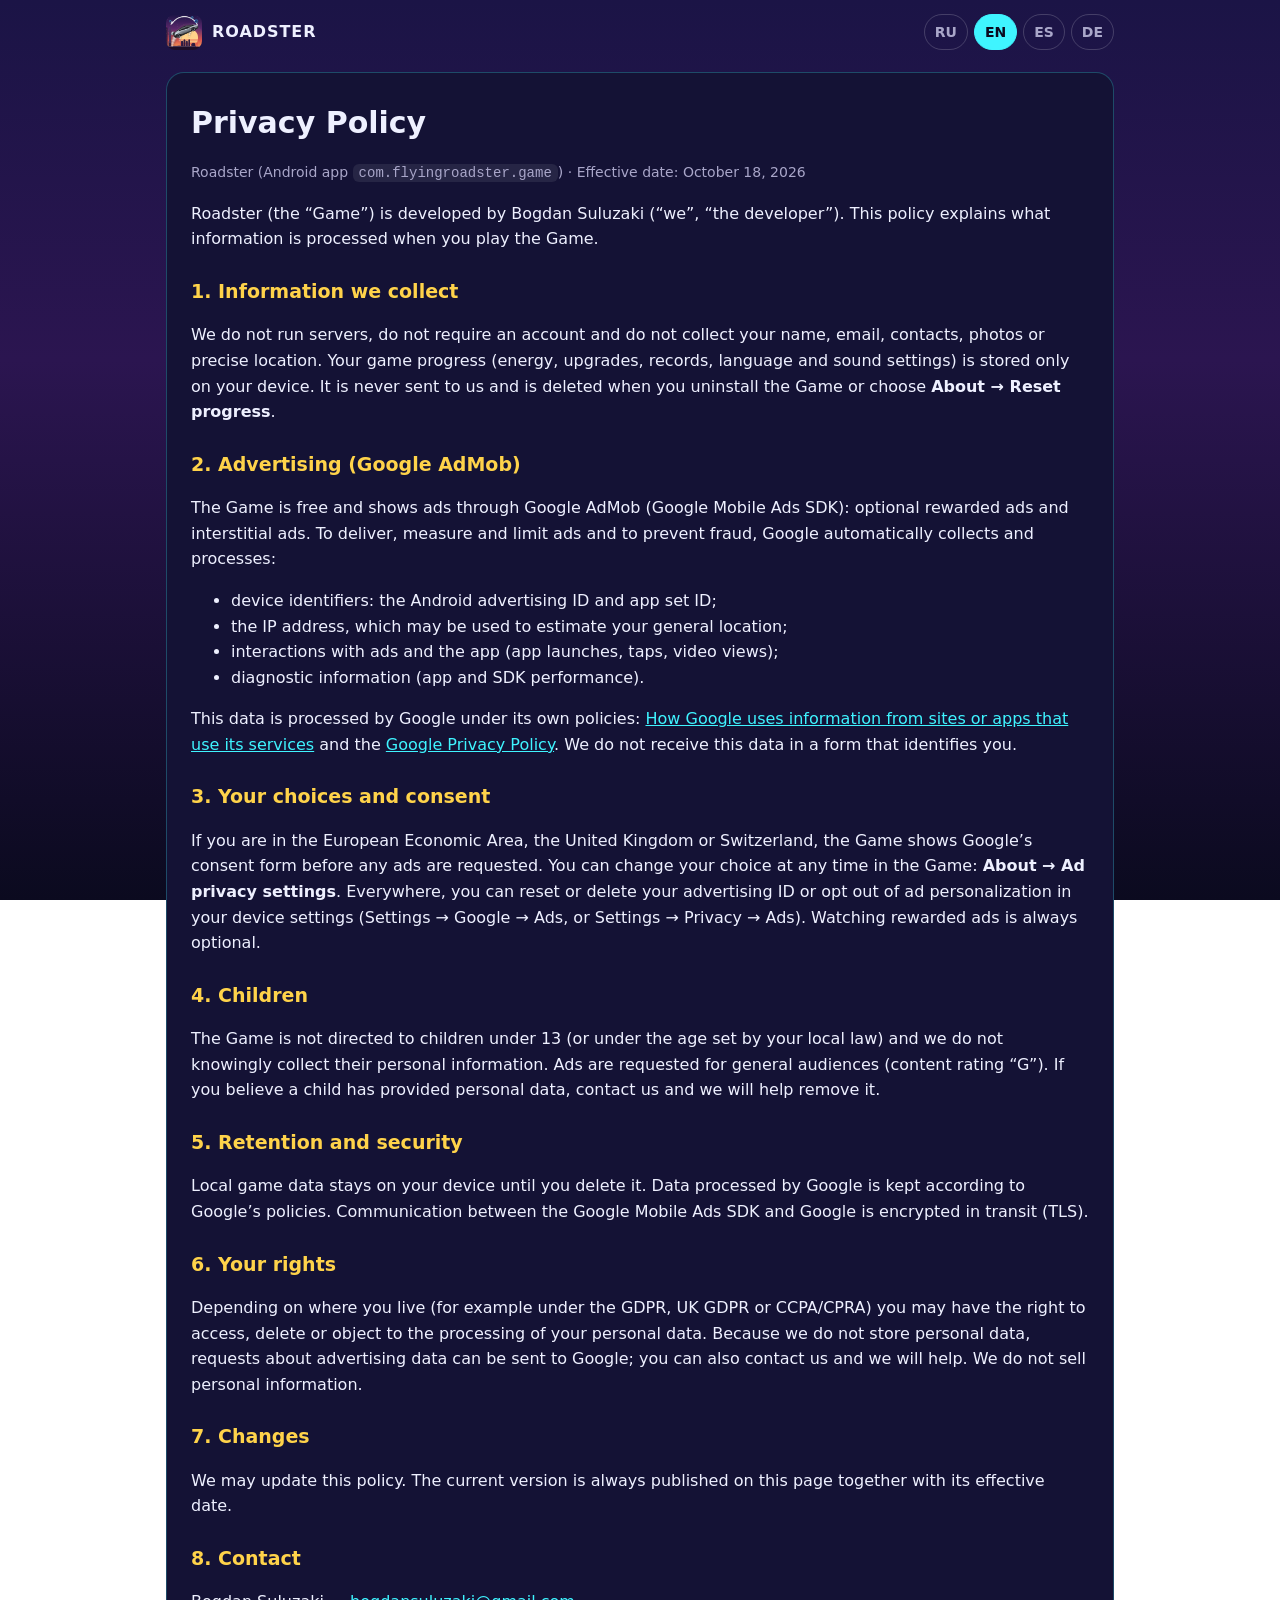
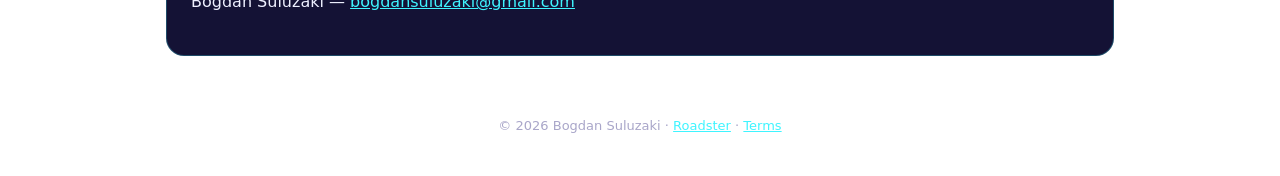
==== privacy.html @ 847e6855 "Roadster website: landing page, privacy policy, terms of use, app-ads.txt Co-Authored-By: Claude Opu" ====
<!doctype html>
<html lang="en">
<head>
<meta charset="utf-8">
<meta name="viewport" content="width=device-width, initial-scale=1">
<title>Privacy Policy — Roadster</title>
<link rel="icon" href="assets/icon_512.png">
<link rel="stylesheet" href="assets/style.css">
</head>
<body>
<header class="top">
  <a class="brand" href="index.html"><img src="assets/icon_512.png" alt="">ROADSTER</a>
  <nav class="langs"><a href="#ru">RU</a><a href="#en">EN</a><a href="#es">ES</a><a href="#de">DE</a></nav>
</header>
<main class="doc">

<section data-lang="en" lang="en">
<h1>Privacy Policy</h1>
<p class="meta">Roadster (Android app <code>com.flyingroadster.game</code>) · Effective date: October 18, 2026</p>
<p>Roadster (the “Game”) is developed by Bogdan Suluzaki (“we”, “the developer”). This policy explains what information is processed when you play the Game.</p>
<h2>1. Information we collect</h2>
<p>We do not run servers, do not require an account and do not collect your name, email, contacts, photos or precise location. Your game progress (energy, upgrades, records, language and sound settings) is stored only on your device. It is never sent to us and is deleted when you uninstall the Game or choose <b>About → Reset progress</b>.</p>
<h2>2. Advertising (Google AdMob)</h2>
<p>The Game is free and shows ads through Google AdMob (Google Mobile Ads SDK): optional rewarded ads and interstitial ads. To deliver, measure and limit ads and to prevent fraud, Google automatically collects and processes:</p>
<ul>
<li>device identifiers: the Android advertising ID and app set ID;</li>
<li>the IP address, which may be used to estimate your general location;</li>
<li>interactions with ads and the app (app launches, taps, video views);</li>
<li>diagnostic information (app and SDK performance).</li>
</ul>
<p>This data is processed by Google under its own policies: <a href="https://policies.google.com/technologies/partner-sites">How Google uses information from sites or apps that use its services</a> and the <a href="https://policies.google.com/privacy">Google Privacy Policy</a>. We do not receive this data in a form that identifies you.</p>
<h2>3. Your choices and consent</h2>
<p>If you are in the European Economic Area, the United Kingdom or Switzerland, the Game shows Google’s consent form before any ads are requested. You can change your choice at any time in the Game: <b>About → Ad privacy settings</b>. Everywhere, you can reset or delete your advertising ID or opt out of ad personalization in your device settings (Settings → Google → Ads, or Settings → Privacy → Ads). Watching rewarded ads is always optional.</p>
<h2>4. Children</h2>
<p>The Game is not directed to children under 13 (or under the age set by your local law) and we do not knowingly collect their personal information. Ads are requested for general audiences (content rating “G”). If you believe a child has provided personal data, contact us and we will help remove it.</p>
<h2>5. Retention and security</h2>
<p>Local game data stays on your device until you delete it. Data processed by Google is kept according to Google’s policies. Communication between the Google Mobile Ads SDK and Google is encrypted in transit (TLS).</p>
<h2>6. Your rights</h2>
<p>Depending on where you live (for example under the GDPR, UK GDPR or CCPA/CPRA) you may have the right to access, delete or object to the processing of your personal data. Because we do not store personal data, requests about advertising data can be sent to Google; you can also contact us and we will help. We do not sell personal information.</p>
<h2>7. Changes</h2>
<p>We may update this policy. The current version is always published on this page together with its effective date.</p>
<h2>8. Contact</h2>
<p>Bogdan Suluzaki — <a href="mailto:bogdansuluzaki@gmail.com">bogdansuluzaki@gmail.com</a></p>
</section>

<section data-lang="ru" lang="ru">
<h1>Политика конфиденциальности</h1>
<p class="meta">Roadster (Android-приложение <code>com.flyingroadster.game</code>) · Дата вступления в силу: 18 октября 2026 г.</p>
<p>Игра Roadster («Игра») разработана Богданом Сулузаки («мы», «разработчик»). Эта политика объясняет, какая информация обрабатывается, когда вы играете.</p>
<h2>1. Какие данные мы собираем</h2>
<p>У нас нет серверов, Игра не требует аккаунта и не собирает ваше имя, email, контакты, фото или точное местоположение. Прогресс (энергия, улучшения, рекорды, язык и настройки звука) хранится только на вашем устройстве. Он никогда не отправляется нам и удаляется при удалении Игры или через <b>О игре → Сбросить прогресс</b>.</p>
<h2>2. Реклама (Google AdMob)</h2>
<p>Игра бесплатная и показывает рекламу через Google AdMob (Google Mobile Ads SDK): необязательную рекламу за награду и межстраничную рекламу. Чтобы показывать и учитывать рекламу и бороться с мошенничеством, Google автоматически собирает и обрабатывает:</p>
<ul>
<li>идентификаторы устройства: рекламный идентификатор Android и app set ID;</li>
<li>IP-адрес, по которому может определяться примерное местоположение;</li>
<li>взаимодействия с рекламой и приложением (запуски, нажатия, просмотры видео);</li>
<li>диагностические данные (производительность приложения и SDK).</li>
</ul>
<p>Эти данные обрабатывает Google по своим правилам: <a href="https://policies.google.com/technologies/partner-sites?hl=ru">как Google использует данные сайтов и приложений партнёров</a> и <a href="https://policies.google.com/privacy?hl=ru">Политика конфиденциальности Google</a>. Мы не получаем эти данные в виде, позволяющем вас идентифицировать.</p>
<h2>3. Ваш выбор и согласие</h2>
<p>Если вы находитесь в Европейской экономической зоне, Великобритании или Швейцарии, до запроса рекламы Игра показывает форму согласия Google. Изменить выбор можно в любой момент: <b>О игре → Настройки рекламы</b>. В любой стране можно сбросить или удалить рекламный идентификатор и отключить персонализацию рекламы в настройках устройства (Настройки → Google → Реклама или Настройки → Конфиденциальность → Реклама). Просмотр рекламы за награду всегда добровольный.</p>
<h2>4. Дети</h2>
<p>Игра не предназначена для детей младше 13 лет (или возраста, установленного местным законом), и мы сознательно не собираем их персональные данные. Реклама запрашивается для широкой аудитории (рейтинг контента «G»). Если вы считаете, что ребёнок передал персональные данные, напишите нам, и мы поможем их удалить.</p>
<h2>5. Хранение и защита</h2>
<p>Данные игры хранятся на устройстве, пока вы их не удалите. Данные, которые обрабатывает Google, хранятся по правилам Google. Связь Google Mobile Ads SDK с Google шифруется (TLS).</p>
<h2>6. Ваши права</h2>
<p>В зависимости от страны проживания (например, по GDPR, UK GDPR, CCPA/CPRA) у вас могут быть права на доступ к своим данным, их удаление и возражение против обработки. Поскольку мы не храним персональные данные, запросы о рекламных данных можно направить в Google, а также написать нам, и мы поможем. Мы не продаём персональные данные.</p>
<h2>7. Изменения</h2>
<p>Мы можем обновлять эту политику. Актуальная версия с датой вступления в силу всегда опубликована на этой странице.</p>
<h2>8. Контакты</h2>
<p>Богдан Сулузаки — <a href="mailto:bogdansuluzaki@gmail.com">bogdansuluzaki@gmail.com</a></p>
</section>

<section data-lang="es" lang="es">
<h1>Política de privacidad</h1>
<p class="meta">Roadster (app de Android <code>com.flyingroadster.game</code>) · Fecha de entrada en vigor: 18 de octubre de 2026</p>
<p>Roadster (el «Juego») ha sido desarrollado por Bogdan Suluzaki («nosotros», «el desarrollador»). Esta política explica qué información se trata cuando juegas.</p>
<h2>1. Información que recopilamos</h2>
<p>No tenemos servidores, no pedimos cuenta y no recopilamos tu nombre, correo, contactos, fotos ni ubicación precisa. Tu progreso (energía, mejoras, récords, idioma y sonido) se guarda solo en tu dispositivo. Nunca se nos envía y se borra al desinstalar el Juego o con <b>Acerca de → Borrar progreso</b>.</p>
<h2>2. Publicidad (Google AdMob)</h2>
<p>El Juego es gratuito y muestra anuncios mediante Google AdMob (Google Mobile Ads SDK): anuncios con recompensa opcionales y anuncios intersticiales. Para mostrar, medir y limitar los anuncios y prevenir el fraude, Google recopila y trata automáticamente:</p>
<ul>
<li>identificadores del dispositivo: el ID de publicidad de Android y el app set ID;</li>
<li>la dirección IP, que puede usarse para estimar tu ubicación aproximada;</li>
<li>interacciones con los anuncios y la app (aperturas, toques, reproducciones de vídeo);</li>
<li>información de diagnóstico (rendimiento de la app y del SDK).</li>
</ul>
<p>Google trata estos datos según sus propias políticas: <a href="https://policies.google.com/technologies/partner-sites?hl=es">cómo usa Google la información de sitios o apps que utilizan sus servicios</a> y la <a href="https://policies.google.com/privacy?hl=es">Política de privacidad de Google</a>. No recibimos estos datos de forma que te identifique.</p>
<h2>3. Tus opciones y consentimiento</h2>
<p>Si estás en el Espacio Económico Europeo, el Reino Unido o Suiza, el Juego muestra el formulario de consentimiento de Google antes de solicitar anuncios. Puedes cambiar tu elección en cualquier momento en <b>Acerca de → Ajustes de privacidad de anuncios</b>. En cualquier país puedes restablecer o eliminar tu ID de publicidad o desactivar la personalización de anuncios en los ajustes del dispositivo (Ajustes → Google → Anuncios, o Ajustes → Privacidad → Anuncios). Ver anuncios con recompensa siempre es opcional.</p>
<h2>4. Menores</h2>
<p>El Juego no está dirigido a menores de 13 años (o de la edad que fije la ley local) y no recopilamos a sabiendas sus datos personales. Los anuncios se solicitan para todos los públicos (clasificación «G»). Si crees que un menor nos ha facilitado datos personales, contáctanos y te ayudaremos a eliminarlos.</p>
<h2>5. Conservación y seguridad</h2>
<p>Los datos del juego permanecen en tu dispositivo hasta que los borres. Los datos que trata Google se conservan según sus políticas. La comunicación del Google Mobile Ads SDK con Google está cifrada en tránsito (TLS).</p>
<h2>6. Tus derechos</h2>
<p>Según donde vivas (por ejemplo, RGPD, UK GDPR o CCPA/CPRA), puedes tener derecho a acceder a tus datos, eliminarlos u oponerte a su tratamiento. Como no almacenamos datos personales, las solicitudes sobre datos publicitarios pueden dirigirse a Google; también puedes escribirnos y te ayudaremos. No vendemos datos personales.</p>
<h2>7. Cambios</h2>
<p>Podemos actualizar esta política. La versión vigente, con su fecha de entrada en vigor, siempre está publicada en esta página.</p>
<h2>8. Contacto</h2>
<p>Bogdan Suluzaki — <a href="mailto:bogdansuluzaki@gmail.com">bogdansuluzaki@gmail.com</a></p>
</section>

<section data-lang="de" lang="de">
<h1>Datenschutzerklärung</h1>
<p class="meta">Roadster (Android-App <code>com.flyingroadster.game</code>) · Gültig ab: 18. Oktober 2026</p>
<p>Roadster (das „Spiel“) wird von Bogdan Suluzaki („wir“, „der Entwickler“) entwickelt. Diese Erklärung beschreibt, welche Informationen verarbeitet werden, wenn du spielst.</p>
<h2>1. Welche Daten wir erheben</h2>
<p>Wir betreiben keine Server, verlangen kein Konto und erheben weder Namen, E-Mail, Kontakte, Fotos noch genauen Standort. Dein Spielfortschritt (Energie, Upgrades, Rekorde, Sprache und Ton) wird nur auf deinem Gerät gespeichert. Er wird nie an uns gesendet und beim Deinstallieren oder über <b>Über das Spiel → Fortschritt löschen</b> gelöscht.</p>
<h2>2. Werbung (Google AdMob)</h2>
<p>Das Spiel ist kostenlos und zeigt Werbung über Google AdMob (Google Mobile Ads SDK): optionale Werbung mit Belohnung sowie Interstitial-Werbung. Um Werbung auszuliefern, zu messen und zu begrenzen und Betrug zu verhindern, erhebt und verarbeitet Google automatisch:</p>
<ul>
<li>Gerätekennungen: die Android-Werbe-ID und die App-Set-ID;</li>
<li>die IP-Adresse, aus der dein ungefährer Standort geschätzt werden kann;</li>
<li>Interaktionen mit Werbung und App (App-Starts, Tipps, Videoaufrufe);</li>
<li>Diagnosedaten (Leistung der App und des SDK).</li>
</ul>
<p>Google verarbeitet diese Daten nach eigenen Richtlinien: <a href="https://policies.google.com/technologies/partner-sites?hl=de">Wie Google Daten von Websites und Apps von Partnern verwendet</a> und die <a href="https://policies.google.com/privacy?hl=de">Datenschutzerklärung von Google</a>. Wir erhalten diese Daten nicht in einer Form, die dich identifiziert.</p>
<h2>3. Deine Wahl und Einwilligung</h2>
<p>Wenn du dich im Europäischen Wirtschaftsraum, im Vereinigten Königreich oder in der Schweiz befindest, zeigt das Spiel vor jeder Werbeanfrage das Einwilligungsformular von Google. Du kannst deine Wahl jederzeit ändern: <b>Über das Spiel → Werbe-Datenschutz</b>. Überall kannst du deine Werbe-ID in den Geräteeinstellungen zurücksetzen oder löschen und personalisierte Werbung deaktivieren (Einstellungen → Google → Anzeigen oder Einstellungen → Datenschutz → Anzeigen). Werbung mit Belohnung ist immer freiwillig.</p>
<h2>4. Kinder</h2>
<p>Das Spiel richtet sich nicht an Kinder unter 13 Jahren (bzw. unter dem nach lokalem Recht festgelegten Alter), und wir erheben wissentlich keine personenbezogenen Daten von ihnen. Werbung wird für ein allgemeines Publikum angefordert (Einstufung „G“). Wenn du glaubst, dass ein Kind uns personenbezogene Daten übermittelt hat, kontaktiere uns, und wir helfen beim Löschen.</p>
<h2>5. Speicherdauer und Sicherheit</h2>
<p>Spieldaten bleiben auf deinem Gerät, bis du sie löschst. Von Google verarbeitete Daten werden gemäß den Richtlinien von Google gespeichert. Die Kommunikation des Google Mobile Ads SDK mit Google ist verschlüsselt (TLS).</p>
<h2>6. Deine Rechte</h2>
<p>Je nach Wohnort (z. B. nach DSGVO, UK GDPR oder CCPA/CPRA) hast du ggf. das Recht auf Auskunft, Löschung und Widerspruch gegen die Verarbeitung deiner Daten. Da wir keine personenbezogenen Daten speichern, können Anfragen zu Werbedaten an Google gerichtet werden; du kannst dich auch an uns wenden, wir helfen gern. Wir verkaufen keine personenbezogenen Daten.</p>
<h2>7. Änderungen</h2>
<p>Wir können diese Erklärung aktualisieren. Die aktuelle Fassung ist mit ihrem Gültigkeitsdatum immer auf dieser Seite veröffentlicht.</p>
<h2>8. Kontakt</h2>
<p>Bogdan Suluzaki — <a href="mailto:bogdansuluzaki@gmail.com">bogdansuluzaki@gmail.com</a></p>
</section>

</main>
<footer class="foot">© 2026 Bogdan Suluzaki · <a href="index.html">Roadster</a> · <a href="terms.html">Terms</a></footer>
<script src="assets/lang.js"></script>
</body>
</html>
---- assets/style.css ----
:root {
  --bg: #0b0a1f;
  --panel: #141235;
  --ink: #eef0ff;
  --muted: #a9a6c9;
  --cyan: #3ff4ff;
  --gold: #ffd34a;
  --pink: #ff4fa8;
}
* { box-sizing: border-box; }
[hidden] { display: none !important; }
html { -webkit-text-size-adjust: 100%; }
body {
  margin: 0;
  background: linear-gradient(180deg, #1b1446 0%, #2b1550 40%, var(--bg) 100%) fixed;
  color: var(--ink);
  font: 16px/1.6 system-ui, -apple-system, "Segoe UI", Roboto, Arial, sans-serif;
}
a { color: var(--cyan); }
code { background: rgba(255,255,255,.08); padding: 1px 6px; border-radius: 6px; }
.top {
  display: flex; align-items: center; justify-content: space-between; gap: 12px;
  padding: 14px 16px; max-width: 980px; margin: 0 auto;
}
.brand { display: flex; align-items: center; gap: 10px; color: var(--ink); text-decoration: none; font-weight: 800; letter-spacing: .06em; }
.brand img { width: 36px; height: 36px; border-radius: 9px; }
.langs { display: flex; gap: 6px; }
.langs a {
  color: var(--muted); text-decoration: none; font-weight: 700; font-size: 14px;
  padding: 6px 10px; border-radius: 999px; border: 1px solid rgba(255,255,255,.18);
}
.langs a.on { color: #0b0a1f; background: var(--cyan); border-color: var(--cyan); }
.doc, .land { max-width: 980px; margin: 0 auto; padding: 8px 16px 40px; }
.doc section { background: var(--panel); border: 1px solid rgba(63,244,255,.25); border-radius: 18px; padding: 8px 24px 24px; }
.doc h1 { font-size: 30px; margin: 18px 0 4px; }
.doc h2 { font-size: 19px; margin: 24px 0 6px; color: var(--gold); }
.meta { color: var(--muted); font-size: 14px; }
.hero { display: flex; align-items: center; gap: 24px; margin: 18px 0 22px; flex-wrap: wrap; }
.hero-icon { width: 160px; height: 160px; border-radius: 34px; box-shadow: 0 12px 40px rgba(0,0,0,.5); }
.hero h1 { font-size: 56px; letter-spacing: .06em; margin: 0; line-height: 1; }
.tag { font-size: 22px; color: var(--gold); font-weight: 800; margin: 6px 0; text-transform: uppercase; }
.badge { display: inline-block; color: var(--muted); border: 1px solid rgba(255,255,255,.18); border-radius: 999px; padding: 4px 12px; margin: 4px 0; }
.trailer { width: 100%; border-radius: 18px; border: 3px solid var(--cyan); background: #000; aspect-ratio: 16 / 9; }
.about { font-size: 17px; }
.about li { margin: 2px 0; }
.shots { display: grid; grid-template-columns: repeat(auto-fit, minmax(260px, 1fr)); gap: 12px; margin: 20px 0; }
.shots img { width: 100%; border-radius: 14px; display: block; }
.links { display: flex; flex-wrap: wrap; gap: 10px; margin: 20px 0; }
.links a {
  text-decoration: none; font-weight: 700; padding: 10px 16px; border-radius: 12px;
  background: var(--panel); border: 1px solid rgba(63,244,255,.35);
}
.disc { color: var(--muted); font-size: 13px; }
.foot { text-align: center; color: var(--muted); font-size: 13px; padding: 20px 16px 40px; }
@media (max-width: 520px) {
  .hero h1 { font-size: 40px; }
  .hero-icon { width: 110px; height: 110px; border-radius: 24px; }
  .doc section { padding: 4px 16px 18px; }
}
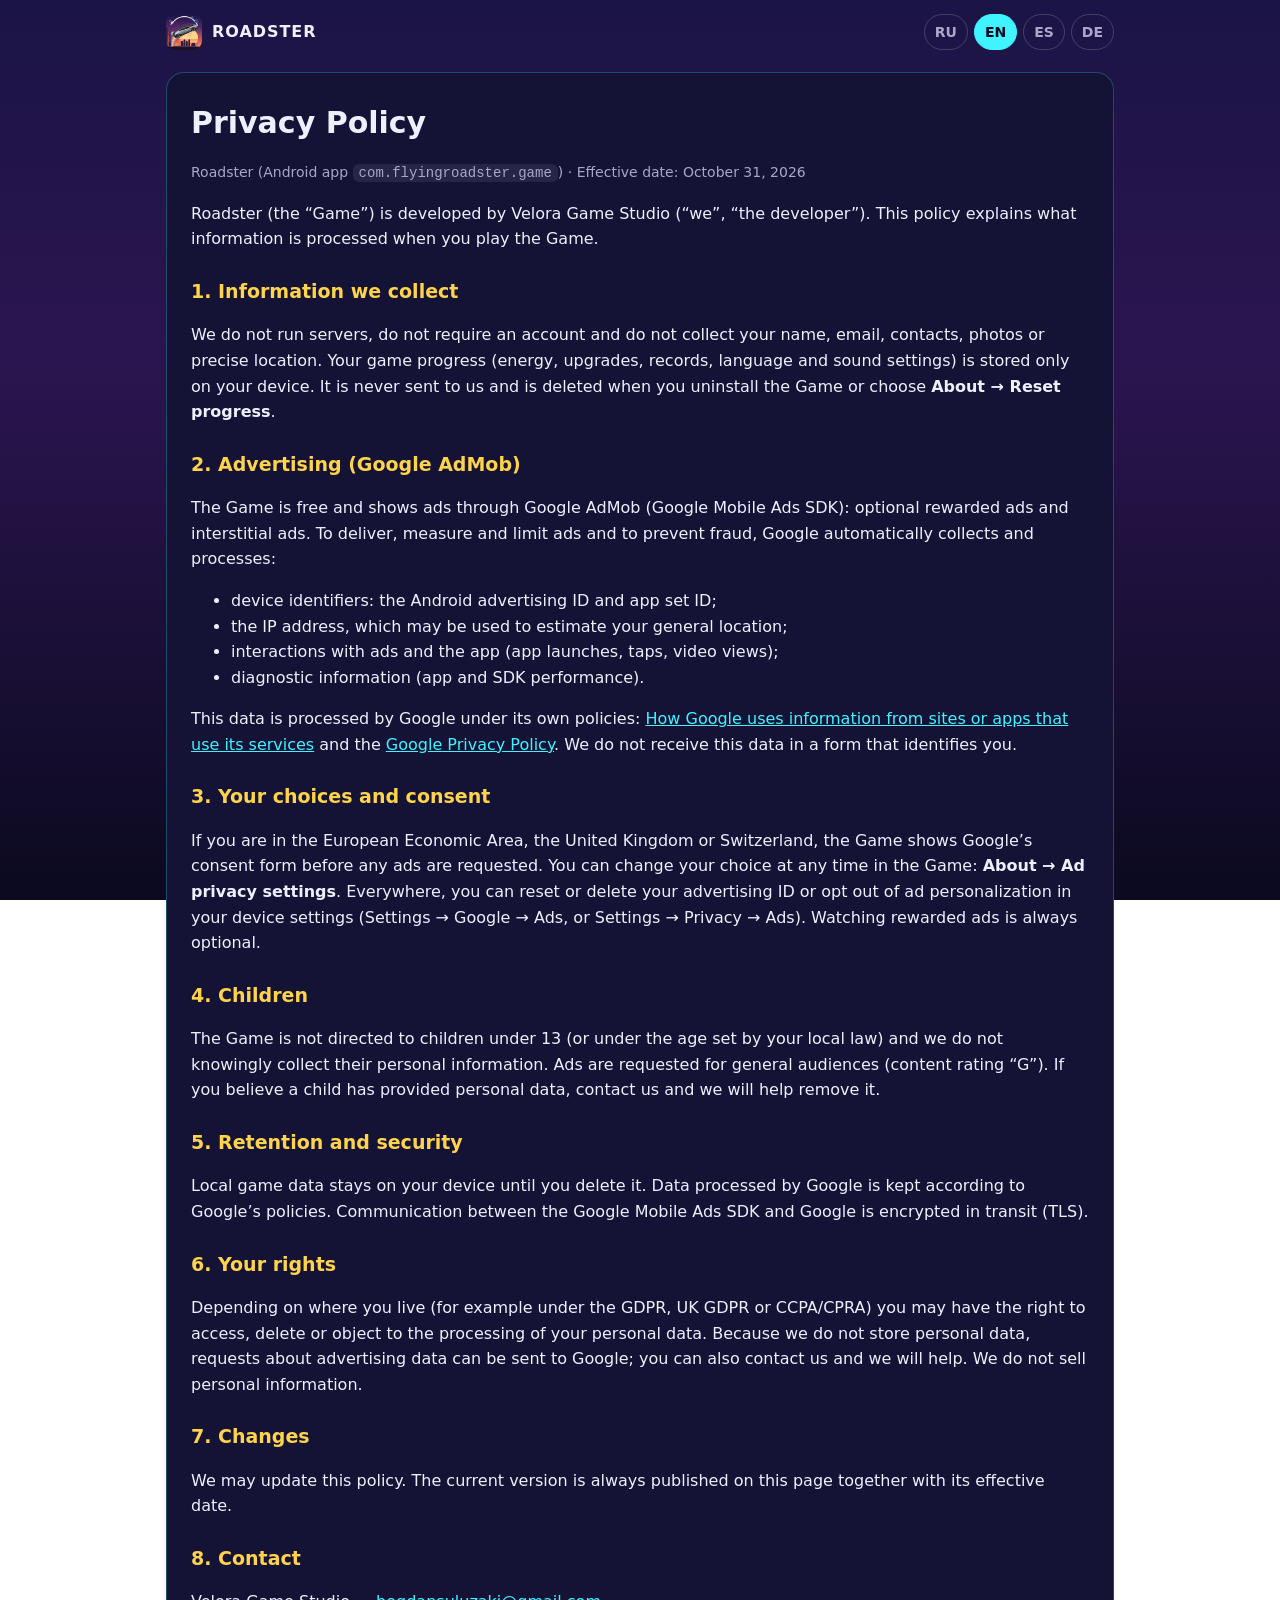
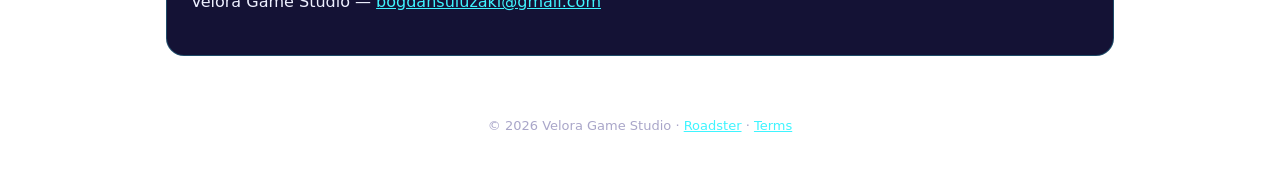
==== commit cb34f880: "Developer name: Velora Game Studio Co-Authored-By: Claude Opus 5.5 <noreply@anthropic.com>" ====
--- a/privacy.html
+++ b/privacy.html
@@ -1,137 +1,137 @@
-<!doctype html>
-<html lang="en">
-<head>
-<meta charset="utf-8">
-<meta name="viewport" content="width=device-width, initial-scale=1">
-<title>Privacy Policy — Roadster</title>
-<link rel="icon" href="assets/icon_512.png">
-<link rel="stylesheet" href="assets/style.css">
-</head>
-<body>
-<header class="top">
-  <a class="brand" href="index.html"><img src="assets/icon_512.png" alt="">ROADSTER</a>
-  <nav class="langs"><a href="#ru">RU</a><a href="#en">EN</a><a href="#es">ES</a><a href="#de">DE</a></nav>
-</header>
-<main class="doc">
-
-<section data-lang="en" lang="en">
-<h1>Privacy Policy</h1>
-<p class="meta">Roadster (Android app <code>com.flyingroadster.game</code>) · Effective date: October 18, 2026</p>
-<p>Roadster (the “Game”) is developed by Bogdan Suluzaki (“we”, “the developer”). This policy explains what information is processed when you play the Game.</p>
-<h2>1. Information we collect</h2>
-<p>We do not run servers, do not require an account and do not collect your name, email, contacts, photos or precise location. Your game progress (energy, upgrades, records, language and sound settings) is stored only on your device. It is never sent to us and is deleted when you uninstall the Game or choose <b>About → Reset progress</b>.</p>
-<h2>2. Advertising (Google AdMob)</h2>
-<p>The Game is free and shows ads through Google AdMob (Google Mobile Ads SDK): optional rewarded ads and interstitial ads. To deliver, measure and limit ads and to prevent fraud, Google automatically collects and processes:</p>
-<ul>
-<li>device identifiers: the Android advertising ID and app set ID;</li>
-<li>the IP address, which may be used to estimate your general location;</li>
-<li>interactions with ads and the app (app launches, taps, video views);</li>
-<li>diagnostic information (app and SDK performance).</li>
-</ul>
-<p>This data is processed by Google under its own policies: <a href="https://policies.google.com/technologies/partner-sites">How Google uses information from sites or apps that use its services</a> and the <a href="https://policies.google.com/privacy">Google Privacy Policy</a>. We do not receive this data in a form that identifies you.</p>
-<h2>3. Your choices and consent</h2>
-<p>If you are in the European Economic Area, the United Kingdom or Switzerland, the Game shows Google’s consent form before any ads are requested. You can change your choice at any time in the Game: <b>About → Ad privacy settings</b>. Everywhere, you can reset or delete your advertising ID or opt out of ad personalization in your device settings (Settings → Google → Ads, or Settings → Privacy → Ads). Watching rewarded ads is always optional.</p>
-<h2>4. Children</h2>
-<p>The Game is not directed to children under 13 (or under the age set by your local law) and we do not knowingly collect their personal information. Ads are requested for general audiences (content rating “G”). If you believe a child has provided personal data, contact us and we will help remove it.</p>
-<h2>5. Retention and security</h2>
-<p>Local game data stays on your device until you delete it. Data processed by Google is kept according to Google’s policies. Communication between the Google Mobile Ads SDK and Google is encrypted in transit (TLS).</p>
-<h2>6. Your rights</h2>
-<p>Depending on where you live (for example under the GDPR, UK GDPR or CCPA/CPRA) you may have the right to access, delete or object to the processing of your personal data. Because we do not store personal data, requests about advertising data can be sent to Google; you can also contact us and we will help. We do not sell personal information.</p>
-<h2>7. Changes</h2>
-<p>We may update this policy. The current version is always published on this page together with its effective date.</p>
-<h2>8. Contact</h2>
-<p>Bogdan Suluzaki — <a href="mailto:bogdansuluzaki@gmail.com">bogdansuluzaki@gmail.com</a></p>
-</section>
-
-<section data-lang="ru" lang="ru">
-<h1>Политика конфиденциальности</h1>
-<p class="meta">Roadster (Android-приложение <code>com.flyingroadster.game</code>) · Дата вступления в силу: 18 октября 2026 г.</p>
-<p>Игра Roadster («Игра») разработана Богданом Сулузаки («мы», «разработчик»). Эта политика объясняет, какая информация обрабатывается, когда вы играете.</p>
-<h2>1. Какие данные мы собираем</h2>
-<p>У нас нет серверов, Игра не требует аккаунта и не собирает ваше имя, email, контакты, фото или точное местоположение. Прогресс (энергия, улучшения, рекорды, язык и настройки звука) хранится только на вашем устройстве. Он никогда не отправляется нам и удаляется при удалении Игры или через <b>О игре → Сбросить прогресс</b>.</p>
-<h2>2. Реклама (Google AdMob)</h2>
-<p>Игра бесплатная и показывает рекламу через Google AdMob (Google Mobile Ads SDK): необязательную рекламу за награду и межстраничную рекламу. Чтобы показывать и учитывать рекламу и бороться с мошенничеством, Google автоматически собирает и обрабатывает:</p>
-<ul>
-<li>идентификаторы устройства: рекламный идентификатор Android и app set ID;</li>
-<li>IP-адрес, по которому может определяться примерное местоположение;</li>
-<li>взаимодействия с рекламой и приложением (запуски, нажатия, просмотры видео);</li>
-<li>диагностические данные (производительность приложения и SDK).</li>
-</ul>
-<p>Эти данные обрабатывает Google по своим правилам: <a href="https://policies.google.com/technologies/partner-sites?hl=ru">как Google использует данные сайтов и приложений партнёров</a> и <a href="https://policies.google.com/privacy?hl=ru">Политика конфиденциальности Google</a>. Мы не получаем эти данные в виде, позволяющем вас идентифицировать.</p>
-<h2>3. Ваш выбор и согласие</h2>
-<p>Если вы находитесь в Европейской экономической зоне, Великобритании или Швейцарии, до запроса рекламы Игра показывает форму согласия Google. Изменить выбор можно в любой момент: <b>О игре → Настройки рекламы</b>. В любой стране можно сбросить или удалить рекламный идентификатор и отключить персонализацию рекламы в настройках устройства (Настройки → Google → Реклама или Настройки → Конфиденциальность → Реклама). Просмотр рекламы за награду всегда добровольный.</p>
-<h2>4. Дети</h2>
-<p>Игра не предназначена для детей младше 13 лет (или возраста, установленного местным законом), и мы сознательно не собираем их персональные данные. Реклама запрашивается для широкой аудитории (рейтинг контента «G»). Если вы считаете, что ребёнок передал персональные данные, напишите нам, и мы поможем их удалить.</p>
-<h2>5. Хранение и защита</h2>
-<p>Данные игры хранятся на устройстве, пока вы их не удалите. Данные, которые обрабатывает Google, хранятся по правилам Google. Связь Google Mobile Ads SDK с Google шифруется (TLS).</p>
-<h2>6. Ваши права</h2>
-<p>В зависимости от страны проживания (например, по GDPR, UK GDPR, CCPA/CPRA) у вас могут быть права на доступ к своим данным, их удаление и возражение против обработки. Поскольку мы не храним персональные данные, запросы о рекламных данных можно направить в Google, а также написать нам, и мы поможем. Мы не продаём персональные данные.</p>
-<h2>7. Изменения</h2>
-<p>Мы можем обновлять эту политику. Актуальная версия с датой вступления в силу всегда опубликована на этой странице.</p>
-<h2>8. Контакты</h2>
-<p>Богдан Сулузаки — <a href="mailto:bogdansuluzaki@gmail.com">bogdansuluzaki@gmail.com</a></p>
-</section>
-
-<section data-lang="es" lang="es">
-<h1>Política de privacidad</h1>
-<p class="meta">Roadster (app de Android <code>com.flyingroadster.game</code>) · Fecha de entrada en vigor: 18 de octubre de 2026</p>
-<p>Roadster (el «Juego») ha sido desarrollado por Bogdan Suluzaki («nosotros», «el desarrollador»). Esta política explica qué información se trata cuando juegas.</p>
-<h2>1. Información que recopilamos</h2>
-<p>No tenemos servidores, no pedimos cuenta y no recopilamos tu nombre, correo, contactos, fotos ni ubicación precisa. Tu progreso (energía, mejoras, récords, idioma y sonido) se guarda solo en tu dispositivo. Nunca se nos envía y se borra al desinstalar el Juego o con <b>Acerca de → Borrar progreso</b>.</p>
-<h2>2. Publicidad (Google AdMob)</h2>
-<p>El Juego es gratuito y muestra anuncios mediante Google AdMob (Google Mobile Ads SDK): anuncios con recompensa opcionales y anuncios intersticiales. Para mostrar, medir y limitar los anuncios y prevenir el fraude, Google recopila y trata automáticamente:</p>
-<ul>
-<li>identificadores del dispositivo: el ID de publicidad de Android y el app set ID;</li>
-<li>la dirección IP, que puede usarse para estimar tu ubicación aproximada;</li>
-<li>interacciones con los anuncios y la app (aperturas, toques, reproducciones de vídeo);</li>
-<li>información de diagnóstico (rendimiento de la app y del SDK).</li>
-</ul>
-<p>Google trata estos datos según sus propias políticas: <a href="https://policies.google.com/technologies/partner-sites?hl=es">cómo usa Google la información de sitios o apps que utilizan sus servicios</a> y la <a href="https://policies.google.com/privacy?hl=es">Política de privacidad de Google</a>. No recibimos estos datos de forma que te identifique.</p>
-<h2>3. Tus opciones y consentimiento</h2>
-<p>Si estás en el Espacio Económico Europeo, el Reino Unido o Suiza, el Juego muestra el formulario de consentimiento de Google antes de solicitar anuncios. Puedes cambiar tu elección en cualquier momento en <b>Acerca de → Ajustes de privacidad de anuncios</b>. En cualquier país puedes restablecer o eliminar tu ID de publicidad o desactivar la personalización de anuncios en los ajustes del dispositivo (Ajustes → Google → Anuncios, o Ajustes → Privacidad → Anuncios). Ver anuncios con recompensa siempre es opcional.</p>
-<h2>4. Menores</h2>
-<p>El Juego no está dirigido a menores de 13 años (o de la edad que fije la ley local) y no recopilamos a sabiendas sus datos personales. Los anuncios se solicitan para todos los públicos (clasificación «G»). Si crees que un menor nos ha facilitado datos personales, contáctanos y te ayudaremos a eliminarlos.</p>
-<h2>5. Conservación y seguridad</h2>
-<p>Los datos del juego permanecen en tu dispositivo hasta que los borres. Los datos que trata Google se conservan según sus políticas. La comunicación del Google Mobile Ads SDK con Google está cifrada en tránsito (TLS).</p>
-<h2>6. Tus derechos</h2>
-<p>Según donde vivas (por ejemplo, RGPD, UK GDPR o CCPA/CPRA), puedes tener derecho a acceder a tus datos, eliminarlos u oponerte a su tratamiento. Como no almacenamos datos personales, las solicitudes sobre datos publicitarios pueden dirigirse a Google; también puedes escribirnos y te ayudaremos. No vendemos datos personales.</p>
-<h2>7. Cambios</h2>
-<p>Podemos actualizar esta política. La versión vigente, con su fecha de entrada en vigor, siempre está publicada en esta página.</p>
-<h2>8. Contacto</h2>
-<p>Bogdan Suluzaki — <a href="mailto:bogdansuluzaki@gmail.com">bogdansuluzaki@gmail.com</a></p>
-</section>
-
-<section data-lang="de" lang="de">
-<h1>Datenschutzerklärung</h1>
-<p class="meta">Roadster (Android-App <code>com.flyingroadster.game</code>) · Gültig ab: 18. Oktober 2026</p>
-<p>Roadster (das „Spiel“) wird von Bogdan Suluzaki („wir“, „der Entwickler“) entwickelt. Diese Erklärung beschreibt, welche Informationen verarbeitet werden, wenn du spielst.</p>
-<h2>1. Welche Daten wir erheben</h2>
-<p>Wir betreiben keine Server, verlangen kein Konto und erheben weder Namen, E-Mail, Kontakte, Fotos noch genauen Standort. Dein Spielfortschritt (Energie, Upgrades, Rekorde, Sprache und Ton) wird nur auf deinem Gerät gespeichert. Er wird nie an uns gesendet und beim Deinstallieren oder über <b>Über das Spiel → Fortschritt löschen</b> gelöscht.</p>
-<h2>2. Werbung (Google AdMob)</h2>
-<p>Das Spiel ist kostenlos und zeigt Werbung über Google AdMob (Google Mobile Ads SDK): optionale Werbung mit Belohnung sowie Interstitial-Werbung. Um Werbung auszuliefern, zu messen und zu begrenzen und Betrug zu verhindern, erhebt und verarbeitet Google automatisch:</p>
-<ul>
-<li>Gerätekennungen: die Android-Werbe-ID und die App-Set-ID;</li>
-<li>die IP-Adresse, aus der dein ungefährer Standort geschätzt werden kann;</li>
-<li>Interaktionen mit Werbung und App (App-Starts, Tipps, Videoaufrufe);</li>
-<li>Diagnosedaten (Leistung der App und des SDK).</li>
-</ul>
-<p>Google verarbeitet diese Daten nach eigenen Richtlinien: <a href="https://policies.google.com/technologies/partner-sites?hl=de">Wie Google Daten von Websites und Apps von Partnern verwendet</a> und die <a href="https://policies.google.com/privacy?hl=de">Datenschutzerklärung von Google</a>. Wir erhalten diese Daten nicht in einer Form, die dich identifiziert.</p>
-<h2>3. Deine Wahl und Einwilligung</h2>
-<p>Wenn du dich im Europäischen Wirtschaftsraum, im Vereinigten Königreich oder in der Schweiz befindest, zeigt das Spiel vor jeder Werbeanfrage das Einwilligungsformular von Google. Du kannst deine Wahl jederzeit ändern: <b>Über das Spiel → Werbe-Datenschutz</b>. Überall kannst du deine Werbe-ID in den Geräteeinstellungen zurücksetzen oder löschen und personalisierte Werbung deaktivieren (Einstellungen → Google → Anzeigen oder Einstellungen → Datenschutz → Anzeigen). Werbung mit Belohnung ist immer freiwillig.</p>
-<h2>4. Kinder</h2>
-<p>Das Spiel richtet sich nicht an Kinder unter 13 Jahren (bzw. unter dem nach lokalem Recht festgelegten Alter), und wir erheben wissentlich keine personenbezogenen Daten von ihnen. Werbung wird für ein allgemeines Publikum angefordert (Einstufung „G“). Wenn du glaubst, dass ein Kind uns personenbezogene Daten übermittelt hat, kontaktiere uns, und wir helfen beim Löschen.</p>
-<h2>5. Speicherdauer und Sicherheit</h2>
-<p>Spieldaten bleiben auf deinem Gerät, bis du sie löschst. Von Google verarbeitete Daten werden gemäß den Richtlinien von Google gespeichert. Die Kommunikation des Google Mobile Ads SDK mit Google ist verschlüsselt (TLS).</p>
-<h2>6. Deine Rechte</h2>
-<p>Je nach Wohnort (z. B. nach DSGVO, UK GDPR oder CCPA/CPRA) hast du ggf. das Recht auf Auskunft, Löschung und Widerspruch gegen die Verarbeitung deiner Daten. Da wir keine personenbezogenen Daten speichern, können Anfragen zu Werbedaten an Google gerichtet werden; du kannst dich auch an uns wenden, wir helfen gern. Wir verkaufen keine personenbezogenen Daten.</p>
-<h2>7. Änderungen</h2>
-<p>Wir können diese Erklärung aktualisieren. Die aktuelle Fassung ist mit ihrem Gültigkeitsdatum immer auf dieser Seite veröffentlicht.</p>
-<h2>8. Kontakt</h2>
-<p>Bogdan Suluzaki — <a href="mailto:bogdansuluzaki@gmail.com">bogdansuluzaki@gmail.com</a></p>
-</section>
-
-</main>
-<footer class="foot">© 2026 Bogdan Suluzaki · <a href="index.html">Roadster</a> · <a href="terms.html">Terms</a></footer>
-<script src="assets/lang.js"></script>
-</body>
-</html>
+<!doctype html>
+<html lang="en">
+<head>
+<meta charset="utf-8">
+<meta name="viewport" content="width=device-width, initial-scale=1">
+<title>Privacy Policy — Roadster</title>
+<link rel="icon" href="assets/icon_512.png">
+<link rel="stylesheet" href="assets/style.css">
+</head>
+<body>
+<header class="top">
+  <a class="brand" href="index.html"><img src="assets/icon_512.png" alt="">ROADSTER</a>
+  <nav class="langs"><a href="#ru">RU</a><a href="#en">EN</a><a href="#es">ES</a><a href="#de">DE</a></nav>
+</header>
+<main class="doc">
+
+<section data-lang="en" lang="en">
+<h1>Privacy Policy</h1>
+<p class="meta">Roadster (Android app <code>com.flyingroadster.game</code>) · Effective date: October 31, 2026</p>
+<p>Roadster (the “Game”) is developed by Velora Game Studio (“we”, “the developer”). This policy explains what information is processed when you play the Game.</p>
+<h2>1. Information we collect</h2>
+<p>We do not run servers, do not require an account and do not collect your name, email, contacts, photos or precise location. Your game progress (energy, upgrades, records, language and sound settings) is stored only on your device. It is never sent to us and is deleted when you uninstall the Game or choose <b>About → Reset progress</b>.</p>
+<h2>2. Advertising (Google AdMob)</h2>
+<p>The Game is free and shows ads through Google AdMob (Google Mobile Ads SDK): optional rewarded ads and interstitial ads. To deliver, measure and limit ads and to prevent fraud, Google automatically collects and processes:</p>
+<ul>
+<li>device identifiers: the Android advertising ID and app set ID;</li>
+<li>the IP address, which may be used to estimate your general location;</li>
+<li>interactions with ads and the app (app launches, taps, video views);</li>
+<li>diagnostic information (app and SDK performance).</li>
+</ul>
+<p>This data is processed by Google under its own policies: <a href="https://policies.google.com/technologies/partner-sites">How Google uses information from sites or apps that use its services</a> and the <a href="https://policies.google.com/privacy">Google Privacy Policy</a>. We do not receive this data in a form that identifies you.</p>
+<h2>3. Your choices and consent</h2>
+<p>If you are in the European Economic Area, the United Kingdom or Switzerland, the Game shows Google’s consent form before any ads are requested. You can change your choice at any time in the Game: <b>About → Ad privacy settings</b>. Everywhere, you can reset or delete your advertising ID or opt out of ad personalization in your device settings (Settings → Google → Ads, or Settings → Privacy → Ads). Watching rewarded ads is always optional.</p>
+<h2>4. Children</h2>
+<p>The Game is not directed to children under 13 (or under the age set by your local law) and we do not knowingly collect their personal information. Ads are requested for general audiences (content rating “G”). If you believe a child has provided personal data, contact us and we will help remove it.</p>
+<h2>5. Retention and security</h2>
+<p>Local game data stays on your device until you delete it. Data processed by Google is kept according to Google’s policies. Communication between the Google Mobile Ads SDK and Google is encrypted in transit (TLS).</p>
+<h2>6. Your rights</h2>
+<p>Depending on where you live (for example under the GDPR, UK GDPR or CCPA/CPRA) you may have the right to access, delete or object to the processing of your personal data. Because we do not store personal data, requests about advertising data can be sent to Google; you can also contact us and we will help. We do not sell personal information.</p>
+<h2>7. Changes</h2>
+<p>We may update this policy. The current version is always published on this page together with its effective date.</p>
+<h2>8. Contact</h2>
+<p>Velora Game Studio — <a href="mailto:bogdansuluzaki@gmail.com">bogdansuluzaki@gmail.com</a></p>
+</section>
+
+<section data-lang="ru" lang="ru">
+<h1>Политика конфиденциальности</h1>
+<p class="meta">Roadster (Android-приложение <code>com.flyingroadster.game</code>) · Дата вступления в силу: 31 октября 2026 г.</p>
+<p>Игра Roadster («Игра») разработана студией Velora Game Studio («мы», «разработчик»). Эта политика объясняет, какая информация обрабатывается, когда вы играете.</p>
+<h2>1. Какие данные мы собираем</h2>
+<p>У нас нет серверов, Игра не требует аккаунта и не собирает ваше имя, email, контакты, фото или точное местоположение. Прогресс (энергия, улучшения, рекорды, язык и настройки звука) хранится только на вашем устройстве. Он никогда не отправляется нам и удаляется при удалении Игры или через <b>О игре → Сбросить прогресс</b>.</p>
+<h2>2. Реклама (Google AdMob)</h2>
+<p>Игра бесплатная и показывает рекламу через Google AdMob (Google Mobile Ads SDK): необязательную рекламу за награду и межстраничную рекламу. Чтобы показывать и учитывать рекламу и бороться с мошенничеством, Google автоматически собирает и обрабатывает:</p>
+<ul>
+<li>идентификаторы устройства: рекламный идентификатор Android и app set ID;</li>
+<li>IP-адрес, по которому может определяться примерное местоположение;</li>
+<li>взаимодействия с рекламой и приложением (запуски, нажатия, просмотры видео);</li>
+<li>диагностические данные (производительность приложения и SDK).</li>
+</ul>
+<p>Эти данные обрабатывает Google по своим правилам: <a href="https://policies.google.com/technologies/partner-sites?hl=ru">как Google использует данные сайтов и приложений партнёров</a> и <a href="https://policies.google.com/privacy?hl=ru">Политика конфиденциальности Google</a>. Мы не получаем эти данные в виде, позволяющем вас идентифицировать.</p>
+<h2>3. Ваш выбор и согласие</h2>
+<p>Если вы находитесь в Европейской экономической зоне, Великобритании или Швейцарии, до запроса рекламы Игра показывает форму согласия Google. Изменить выбор можно в любой момент: <b>О игре → Настройки рекламы</b>. В любой стране можно сбросить или удалить рекламный идентификатор и отключить персонализацию рекламы в настройках устройства (Настройки → Google → Реклама или Настройки → Конфиденциальность → Реклама). Просмотр рекламы за награду всегда добровольный.</p>
+<h2>4. Дети</h2>
+<p>Игра не предназначена для детей младше 13 лет (или возраста, установленного местным законом), и мы сознательно не собираем их персональные данные. Реклама запрашивается для широкой аудитории (рейтинг контента «G»). Если вы считаете, что ребёнок передал персональные данные, напишите нам, и мы поможем их удалить.</p>
+<h2>5. Хранение и защита</h2>
+<p>Данные игры хранятся на устройстве, пока вы их не удалите. Данные, которые обрабатывает Google, хранятся по правилам Google. Связь Google Mobile Ads SDK с Google шифруется (TLS).</p>
+<h2>6. Ваши права</h2>
+<p>В зависимости от страны проживания (например, по GDPR, UK GDPR, CCPA/CPRA) у вас могут быть права на доступ к своим данным, их удаление и возражение против обработки. Поскольку мы не храним персональные данные, запросы о рекламных данных можно направить в Google, а также написать нам, и мы поможем. Мы не продаём персональные данные.</p>
+<h2>7. Изменения</h2>
+<p>Мы можем обновлять эту политику. Актуальная версия с датой вступления в силу всегда опубликована на этой странице.</p>
+<h2>8. Контакты</h2>
+<p>Velora Game Studio — <a href="mailto:bogdansuluzaki@gmail.com">bogdansuluzaki@gmail.com</a></p>
+</section>
+
+<section data-lang="es" lang="es">
+<h1>Política de privacidad</h1>
+<p class="meta">Roadster (app de Android <code>com.flyingroadster.game</code>) · Fecha de entrada en vigor: 31 de octubre de 2026</p>
+<p>Roadster (el «Juego») ha sido desarrollado por Velora Game Studio («nosotros», «el desarrollador»). Esta política explica qué información se trata cuando juegas.</p>
+<h2>1. Información que recopilamos</h2>
+<p>No tenemos servidores, no pedimos cuenta y no recopilamos tu nombre, correo, contactos, fotos ni ubicación precisa. Tu progreso (energía, mejoras, récords, idioma y sonido) se guarda solo en tu dispositivo. Nunca se nos envía y se borra al desinstalar el Juego o con <b>Acerca de → Borrar progreso</b>.</p>
+<h2>2. Publicidad (Google AdMob)</h2>
+<p>El Juego es gratuito y muestra anuncios mediante Google AdMob (Google Mobile Ads SDK): anuncios con recompensa opcionales y anuncios intersticiales. Para mostrar, medir y limitar los anuncios y prevenir el fraude, Google recopila y trata automáticamente:</p>
+<ul>
+<li>identificadores del dispositivo: el ID de publicidad de Android y el app set ID;</li>
+<li>la dirección IP, que puede usarse para estimar tu ubicación aproximada;</li>
+<li>interacciones con los anuncios y la app (aperturas, toques, reproducciones de vídeo);</li>
+<li>información de diagnóstico (rendimiento de la app y del SDK).</li>
+</ul>
+<p>Google trata estos datos según sus propias políticas: <a href="https://policies.google.com/technologies/partner-sites?hl=es">cómo usa Google la información de sitios o apps que utilizan sus servicios</a> y la <a href="https://policies.google.com/privacy?hl=es">Política de privacidad de Google</a>. No recibimos estos datos de forma que te identifique.</p>
+<h2>3. Tus opciones y consentimiento</h2>
+<p>Si estás en el Espacio Económico Europeo, el Reino Unido o Suiza, el Juego muestra el formulario de consentimiento de Google antes de solicitar anuncios. Puedes cambiar tu elección en cualquier momento en <b>Acerca de → Ajustes de privacidad de anuncios</b>. En cualquier país puedes restablecer o eliminar tu ID de publicidad o desactivar la personalización de anuncios en los ajustes del dispositivo (Ajustes → Google → Anuncios, o Ajustes → Privacidad → Anuncios). Ver anuncios con recompensa siempre es opcional.</p>
+<h2>4. Menores</h2>
+<p>El Juego no está dirigido a menores de 13 años (o de la edad que fije la ley local) y no recopilamos a sabiendas sus datos personales. Los anuncios se solicitan para todos los públicos (clasificación «G»). Si crees que un menor nos ha facilitado datos personales, contáctanos y te ayudaremos a eliminarlos.</p>
+<h2>5. Conservación y seguridad</h2>
+<p>Los datos del juego permanecen en tu dispositivo hasta que los borres. Los datos que trata Google se conservan según sus políticas. La comunicación del Google Mobile Ads SDK con Google está cifrada en tránsito (TLS).</p>
+<h2>6. Tus derechos</h2>
+<p>Según donde vivas (por ejemplo, RGPD, UK GDPR o CCPA/CPRA), puedes tener derecho a acceder a tus datos, eliminarlos u oponerte a su tratamiento. Como no almacenamos datos personales, las solicitudes sobre datos publicitarios pueden dirigirse a Google; también puedes escribirnos y te ayudaremos. No vendemos datos personales.</p>
+<h2>7. Cambios</h2>
+<p>Podemos actualizar esta política. La versión vigente, con su fecha de entrada en vigor, siempre está publicada en esta página.</p>
+<h2>8. Contacto</h2>
+<p>Velora Game Studio — <a href="mailto:bogdansuluzaki@gmail.com">bogdansuluzaki@gmail.com</a></p>
+</section>
+
+<section data-lang="de" lang="de">
+<h1>Datenschutzerklärung</h1>
+<p class="meta">Roadster (Android-App <code>com.flyingroadster.game</code>) · Gültig ab: 31. Oktober 2026</p>
+<p>Roadster (das „Spiel“) wird von Velora Game Studio („wir“, „der Entwickler“) entwickelt. Diese Erklärung beschreibt, welche Informationen verarbeitet werden, wenn du spielst.</p>
+<h2>1. Welche Daten wir erheben</h2>
+<p>Wir betreiben keine Server, verlangen kein Konto und erheben weder Namen, E-Mail, Kontakte, Fotos noch genauen Standort. Dein Spielfortschritt (Energie, Upgrades, Rekorde, Sprache und Ton) wird nur auf deinem Gerät gespeichert. Er wird nie an uns gesendet und beim Deinstallieren oder über <b>Über das Spiel → Fortschritt löschen</b> gelöscht.</p>
+<h2>2. Werbung (Google AdMob)</h2>
+<p>Das Spiel ist kostenlos und zeigt Werbung über Google AdMob (Google Mobile Ads SDK): optionale Werbung mit Belohnung sowie Interstitial-Werbung. Um Werbung auszuliefern, zu messen und zu begrenzen und Betrug zu verhindern, erhebt und verarbeitet Google automatisch:</p>
+<ul>
+<li>Gerätekennungen: die Android-Werbe-ID und die App-Set-ID;</li>
+<li>die IP-Adresse, aus der dein ungefährer Standort geschätzt werden kann;</li>
+<li>Interaktionen mit Werbung und App (App-Starts, Tipps, Videoaufrufe);</li>
+<li>Diagnosedaten (Leistung der App und des SDK).</li>
+</ul>
+<p>Google verarbeitet diese Daten nach eigenen Richtlinien: <a href="https://policies.google.com/technologies/partner-sites?hl=de">Wie Google Daten von Websites und Apps von Partnern verwendet</a> und die <a href="https://policies.google.com/privacy?hl=de">Datenschutzerklärung von Google</a>. Wir erhalten diese Daten nicht in einer Form, die dich identifiziert.</p>
+<h2>3. Deine Wahl und Einwilligung</h2>
+<p>Wenn du dich im Europäischen Wirtschaftsraum, im Vereinigten Königreich oder in der Schweiz befindest, zeigt das Spiel vor jeder Werbeanfrage das Einwilligungsformular von Google. Du kannst deine Wahl jederzeit ändern: <b>Über das Spiel → Werbe-Datenschutz</b>. Überall kannst du deine Werbe-ID in den Geräteeinstellungen zurücksetzen oder löschen und personalisierte Werbung deaktivieren (Einstellungen → Google → Anzeigen oder Einstellungen → Datenschutz → Anzeigen). Werbung mit Belohnung ist immer freiwillig.</p>
+<h2>4. Kinder</h2>
+<p>Das Spiel richtet sich nicht an Kinder unter 13 Jahren (bzw. unter dem nach lokalem Recht festgelegten Alter), und wir erheben wissentlich keine personenbezogenen Daten von ihnen. Werbung wird für ein allgemeines Publikum angefordert (Einstufung „G“). Wenn du glaubst, dass ein Kind uns personenbezogene Daten übermittelt hat, kontaktiere uns, und wir helfen beim Löschen.</p>
+<h2>5. Speicherdauer und Sicherheit</h2>
+<p>Spieldaten bleiben auf deinem Gerät, bis du sie löschst. Von Google verarbeitete Daten werden gemäß den Richtlinien von Google gespeichert. Die Kommunikation des Google Mobile Ads SDK mit Google ist verschlüsselt (TLS).</p>
+<h2>6. Deine Rechte</h2>
+<p>Je nach Wohnort (z. B. nach DSGVO, UK GDPR oder CCPA/CPRA) hast du ggf. das Recht auf Auskunft, Löschung und Widerspruch gegen die Verarbeitung deiner Daten. Da wir keine personenbezogenen Daten speichern, können Anfragen zu Werbedaten an Google gerichtet werden; du kannst dich auch an uns wenden, wir helfen gern. Wir verkaufen keine personenbezogenen Daten.</p>
+<h2>7. Änderungen</h2>
+<p>Wir können diese Erklärung aktualisieren. Die aktuelle Fassung ist mit ihrem Gültigkeitsdatum immer auf dieser Seite veröffentlicht.</p>
+<h2>8. Kontakt</h2>
+<p>Velora Game Studio — <a href="mailto:bogdansuluzaki@gmail.com">bogdansuluzaki@gmail.com</a></p>
+</section>
+
+</main>
+<footer class="foot">© 2026 Velora Game Studio · <a href="index.html">Roadster</a> · <a href="terms.html">Terms</a></footer>
+<script src="assets/lang.js"></script>
+</body>
+</html>
